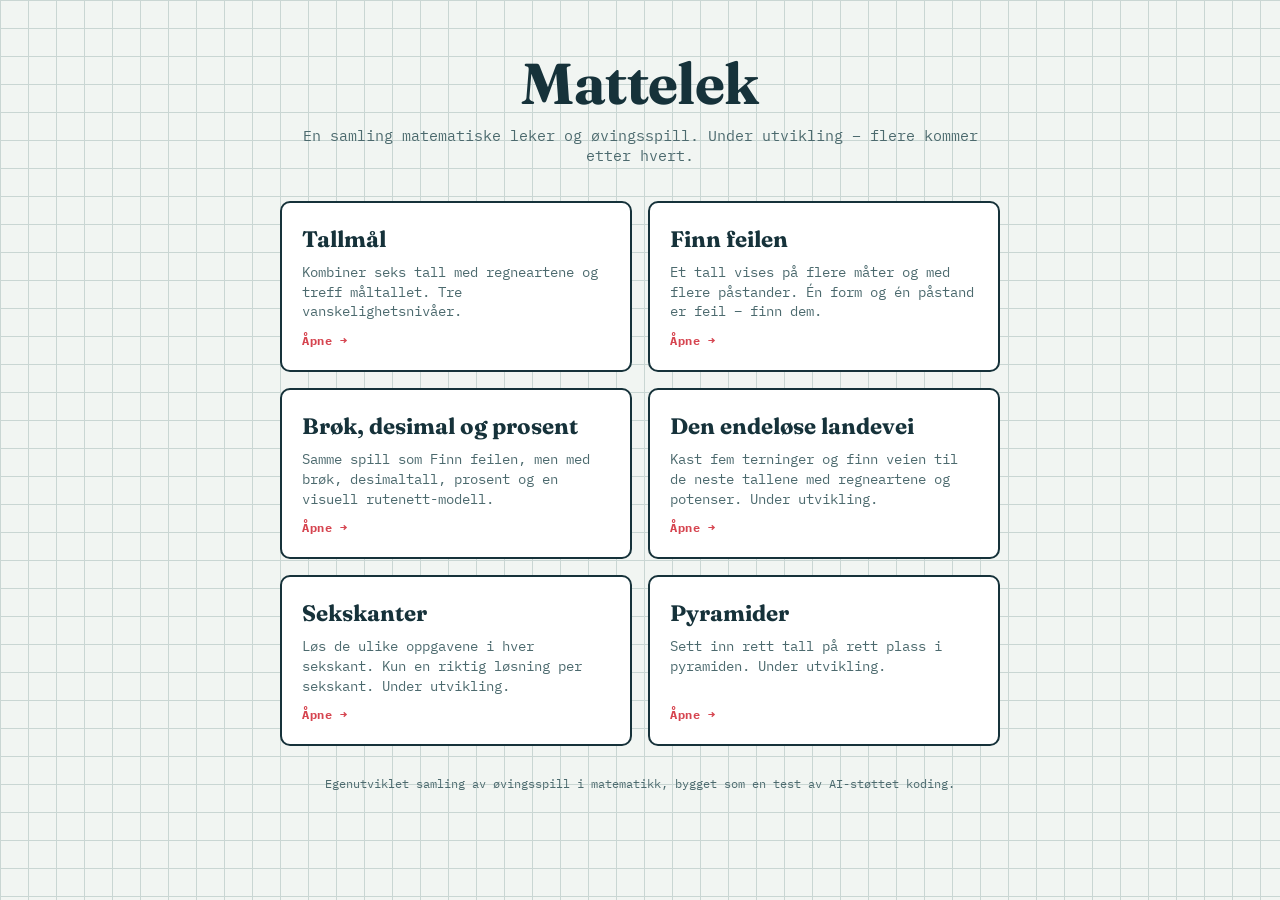
==== index.html @ 59fa28fe "Add link for Pyramider project in index.html" ====
<!DOCTYPE html>
<html lang="no">
<head>
<meta charset="UTF-8">
<meta name="viewport" content="width=device-width, initial-scale=1.0">
<title>Mattelek – matematiske leker</title>
<link rel="preconnect" href="https://fonts.googleapis.com">
<link href="https://fonts.googleapis.com/css2?family=Fraunces:opsz,wght@9..144,500;9..144,600;9..144,700&family=IBM+Plex+Mono:wght@400;500;600;700&display=swap" rel="stylesheet">
<link rel="stylesheet" href="style.css">
</head>
<body>

<div class="page">

  <header class="site-head">
    <h1>Mattelek</h1>
    <p class="tagline">En samling matematiske leker og øvingsspill. Under utvikling – flere kommer etter hvert.</p>
  </header>

  <div class="prosjekt-grid">

    <a class="prosjekt-kort" href="tallmal/index.html">
      <span class="prosjekt-navn">Tallmål</span>
      <span class="prosjekt-beskrivelse">Kombiner seks tall med regneartene og treff måltallet. Tre vanskelighetsnivåer.</span>
      <span class="prosjekt-lenke">Åpne →</span>
    </a>

    <a class="prosjekt-kort" href="finn-feilen/index.html">
      <span class="prosjekt-navn">Finn feilen</span>
      <span class="prosjekt-beskrivelse">Et tall vises på flere måter og med flere påstander. Én form og én påstand er feil – finn dem.</span>
      <span class="prosjekt-lenke">Åpne →</span>
    </a>

    <a class="prosjekt-kort" href="brok-prosent/index.html">
      <span class="prosjekt-navn">Brøk, desimal og prosent</span>
      <span class="prosjekt-beskrivelse">Samme spill som Finn feilen, men med brøk, desimaltall, prosent og en visuell rutenett-modell.</span>
      <span class="prosjekt-lenke">Åpne →</span>
    </a>

    <a class="prosjekt-kort" href="endelos-landevei/index.html">
      <span class="prosjekt-navn">Den endeløse landevei</span>
      <span class="prosjekt-beskrivelse">Kast fem terninger og finn veien til de neste tallene med regneartene og potenser. Under utvikling.</span>
      <span class="prosjekt-lenke">Åpne →</span>
    </a>
    
    <a class="prosjekt-kort" href="sekskantsummer/index.html">
      <span class="prosjekt-navn">Sekskanter</span>
      <span class="prosjekt-beskrivelse">Løs de ulike oppgavene i hver sekskant. Kun en riktig løsning per sekskant. Under utvikling.</span>
      <span class="prosjekt-lenke">Åpne →</span>
    </a>
    <a class="prosjekt-kort" href="pyradmider/index.html">
      <span class="prosjekt-navn">Pyramider</span>
      <span class="prosjekt-beskrivelse">Sett inn rett tall på rett plass i pyramiden. Under utvikling.</span>
      <span class="prosjekt-lenke">Åpne →</span>
    </a>

  </div>

  <p class="colophon">Egenutviklet samling av øvingsspill i matematikk, bygget som en test av AI-støttet koding.</p>

</div>

</body>
</html>
---- style.css ----
/* ---------------------------------------------------
   Design tokens (samme som resten av mattelek-systemet)
--------------------------------------------------- */
:root {
  --paper: #F1F5F2;
  --paper-line: #C9D6D3;
  --ink: #16323A;
  --ink-soft: #4C6A6E;
  --red: #D64550;
  --red-soft: #F3D3D2;
  --gold: #E7A93E;
  --gold-soft: #FBE8C4;
  --white: #FFFFFF;

  --font-display: "Fraunces", serif;
  --font-mono: "IBM Plex Mono", monospace;

  --radius-s: 6px;
  --radius-m: 10px;
}

* { box-sizing: border-box; }

html, body {
  margin: 0;
  padding: 0;
}

body {
  font-family: var(--font-mono);
  color: var(--ink);
  background-color: var(--paper);
  background-image:
    linear-gradient(var(--paper-line) 1px, transparent 1px),
    linear-gradient(90deg, var(--paper-line) 1px, transparent 1px);
  background-size: 28px 28px;
  min-height: 100vh;
  display: flex;
  justify-content: center;
  padding: 48px 16px 60px;
}

.page {
  width: 100%;
  max-width: 720px;
}

/* ---------------------------------------------------
   Header
--------------------------------------------------- */
.site-head {
  text-align: center;
  margin-bottom: 36px;
}

.site-head h1 {
  font-family: var(--font-display);
  font-weight: 700;
  font-size: clamp(2.6rem, 7vw, 3.6rem);
  margin: 0;
  letter-spacing: -0.01em;
}

.tagline {
  margin: 6px 0 0;
  color: var(--ink-soft);
  font-size: 0.95rem;
}

/* ---------------------------------------------------
   Prosjektkort
--------------------------------------------------- */
.prosjekt-grid {
  display: grid;
  grid-template-columns: repeat(2, 1fr);
  gap: 16px;
}

.prosjekt-kort {
  display: flex;
  flex-direction: column;
  gap: 10px;
  text-align: left;
  padding: 22px 20px;
  border: 2px solid var(--ink);
  border-radius: var(--radius-m);
  background: var(--white);
  text-decoration: none;
  color: var(--ink);
  transition: background 0.12s ease, transform 0.12s ease;
}

.prosjekt-kort:hover {
  background: var(--gold-soft);
  transform: translateY(-3px);
}

.prosjekt-navn {
  font-family: var(--font-display);
  font-weight: 700;
  font-size: 1.4rem;
}

.prosjekt-beskrivelse {
  font-size: 0.85rem;
  color: var(--ink-soft);
  line-height: 1.45;
  flex: 1;
}

.prosjekt-lenke {
  font-size: 0.78rem;
  font-weight: 700;
  letter-spacing: 0.5px;
  color: var(--red);
}

@media (max-width: 560px) {
  .prosjekt-grid {
    grid-template-columns: 1fr;
  }
}

/* ---------------------------------------------------
   Colophon
--------------------------------------------------- */
.colophon {
  text-align: center;
  font-size: 0.75rem;
  color: var(--ink-soft);
  margin-top: 30px;
}

/* Focus visibility */
a:focus-visible {
  outline: 3px solid var(--red);
  outline-offset: 2px;
}
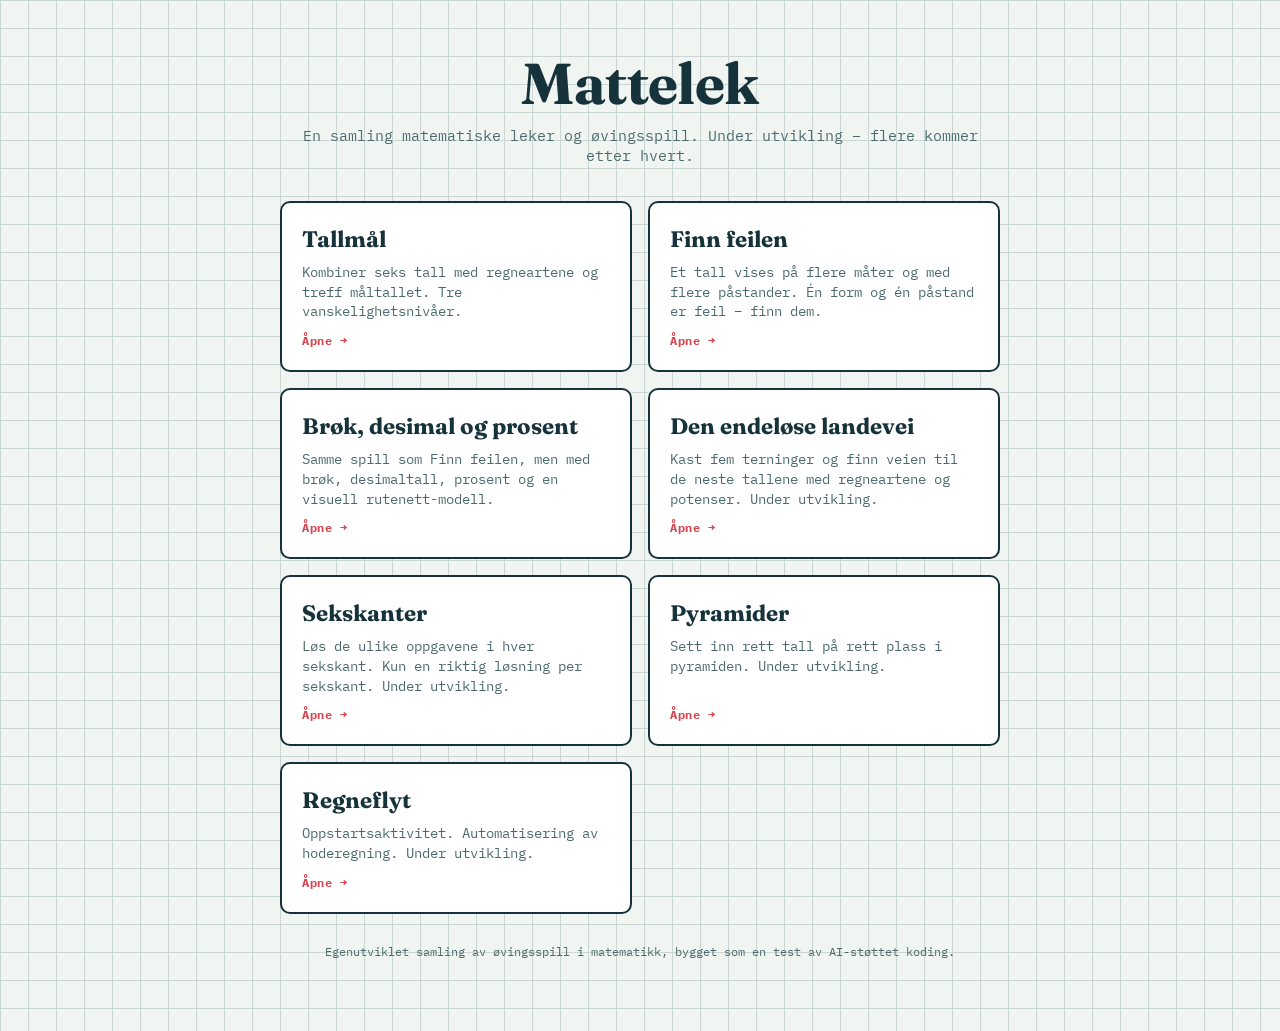
==== commit 15b87bf3: "Add Regneflyt project link to index.html" ====
--- a/index.html
+++ b/index.html
@@ -48,12 +48,16 @@
       <span class="prosjekt-beskrivelse">Løs de ulike oppgavene i hver sekskant. Kun en riktig løsning per sekskant. Under utvikling.</span>
       <span class="prosjekt-lenke">Åpne →</span>
     </a>
-    <a class="prosjekt-kort" href="pyradmider/index.html">
+    <a class="prosjekt-kort" href="pyramider/index.html">
       <span class="prosjekt-navn">Pyramider</span>
       <span class="prosjekt-beskrivelse">Sett inn rett tall på rett plass i pyramiden. Under utvikling.</span>
       <span class="prosjekt-lenke">Åpne →</span>
     </a>
-
+    <a class="prosjekt-kort" href="regneflyt/index.html">
+      <span class="prosjekt-navn">Regneflyt</span>
+      <span class="prosjekt-beskrivelse">Oppstartsaktivitet. Automatisering av hoderegning. Under utvikling.</span>
+      <span class="prosjekt-lenke">Åpne →</span>
+    </a>
   </div>
 
   <p class="colophon">Egenutviklet samling av øvingsspill i matematikk, bygget som en test av AI-støttet koding.</p>
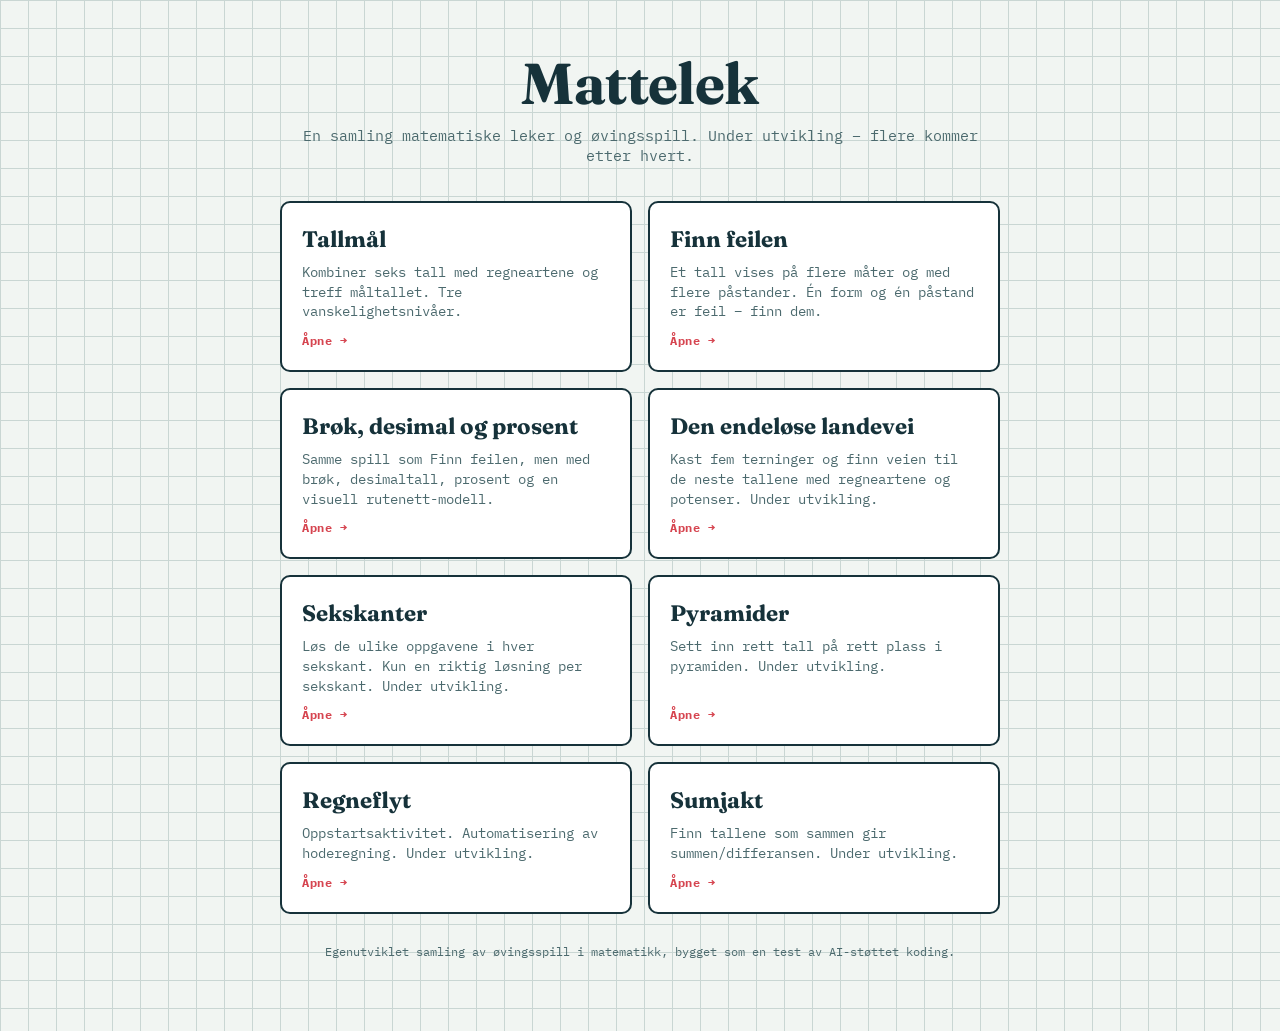
==== commit d14bc62f: "Add new project card for 'Sumjakt' in index.html" ====
--- a/index.html
+++ b/index.html
@@ -58,6 +58,11 @@
       <span class="prosjekt-beskrivelse">Oppstartsaktivitet. Automatisering av hoderegning. Under utvikling.</span>
       <span class="prosjekt-lenke">Åpne →</span>
     </a>
+      <a class="prosjekt-kort" href="sumjakt/index.html">
+      <span class="prosjekt-navn">Sumjakt</span>
+      <span class="prosjekt-beskrivelse">Finn tallene som sammen gir summen/differansen. Under utvikling.</span>
+      <span class="prosjekt-lenke">Åpne →</span>
+    </a>
   </div>
 
   <p class="colophon">Egenutviklet samling av øvingsspill i matematikk, bygget som en test av AI-støttet koding.</p>
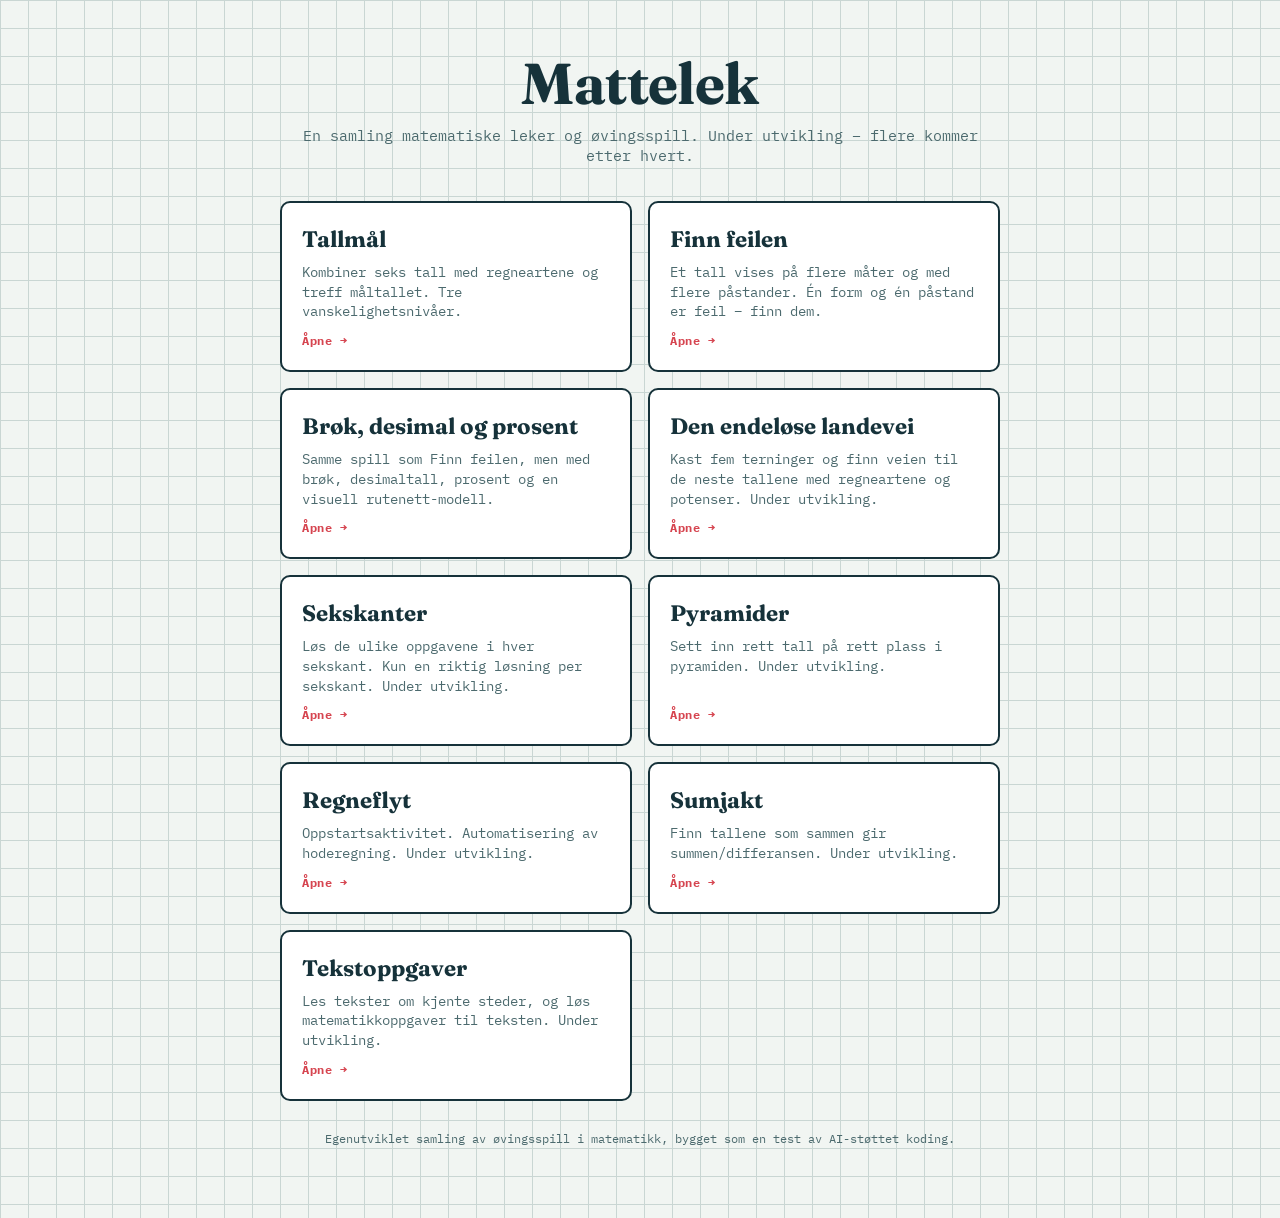
==== commit eea5089b: "Add new project card for Tekstoppgaver" ====
--- a/index.html
+++ b/index.html
@@ -63,6 +63,12 @@
       <span class="prosjekt-beskrivelse">Finn tallene som sammen gir summen/differansen. Under utvikling.</span>
       <span class="prosjekt-lenke">Åpne →</span>
     </a>
+    </a>
+      <a class="prosjekt-kort" href="tekstoppgaver/index.html">
+      <span class="prosjekt-navn">Tekstoppgaver</span>
+      <span class="prosjekt-beskrivelse">Les tekster om kjente steder, og løs matematikkoppgaver til teksten. Under utvikling.</span>
+      <span class="prosjekt-lenke">Åpne →</span>
+    </a>
   </div>
 
   <p class="colophon">Egenutviklet samling av øvingsspill i matematikk, bygget som en test av AI-støttet koding.</p>
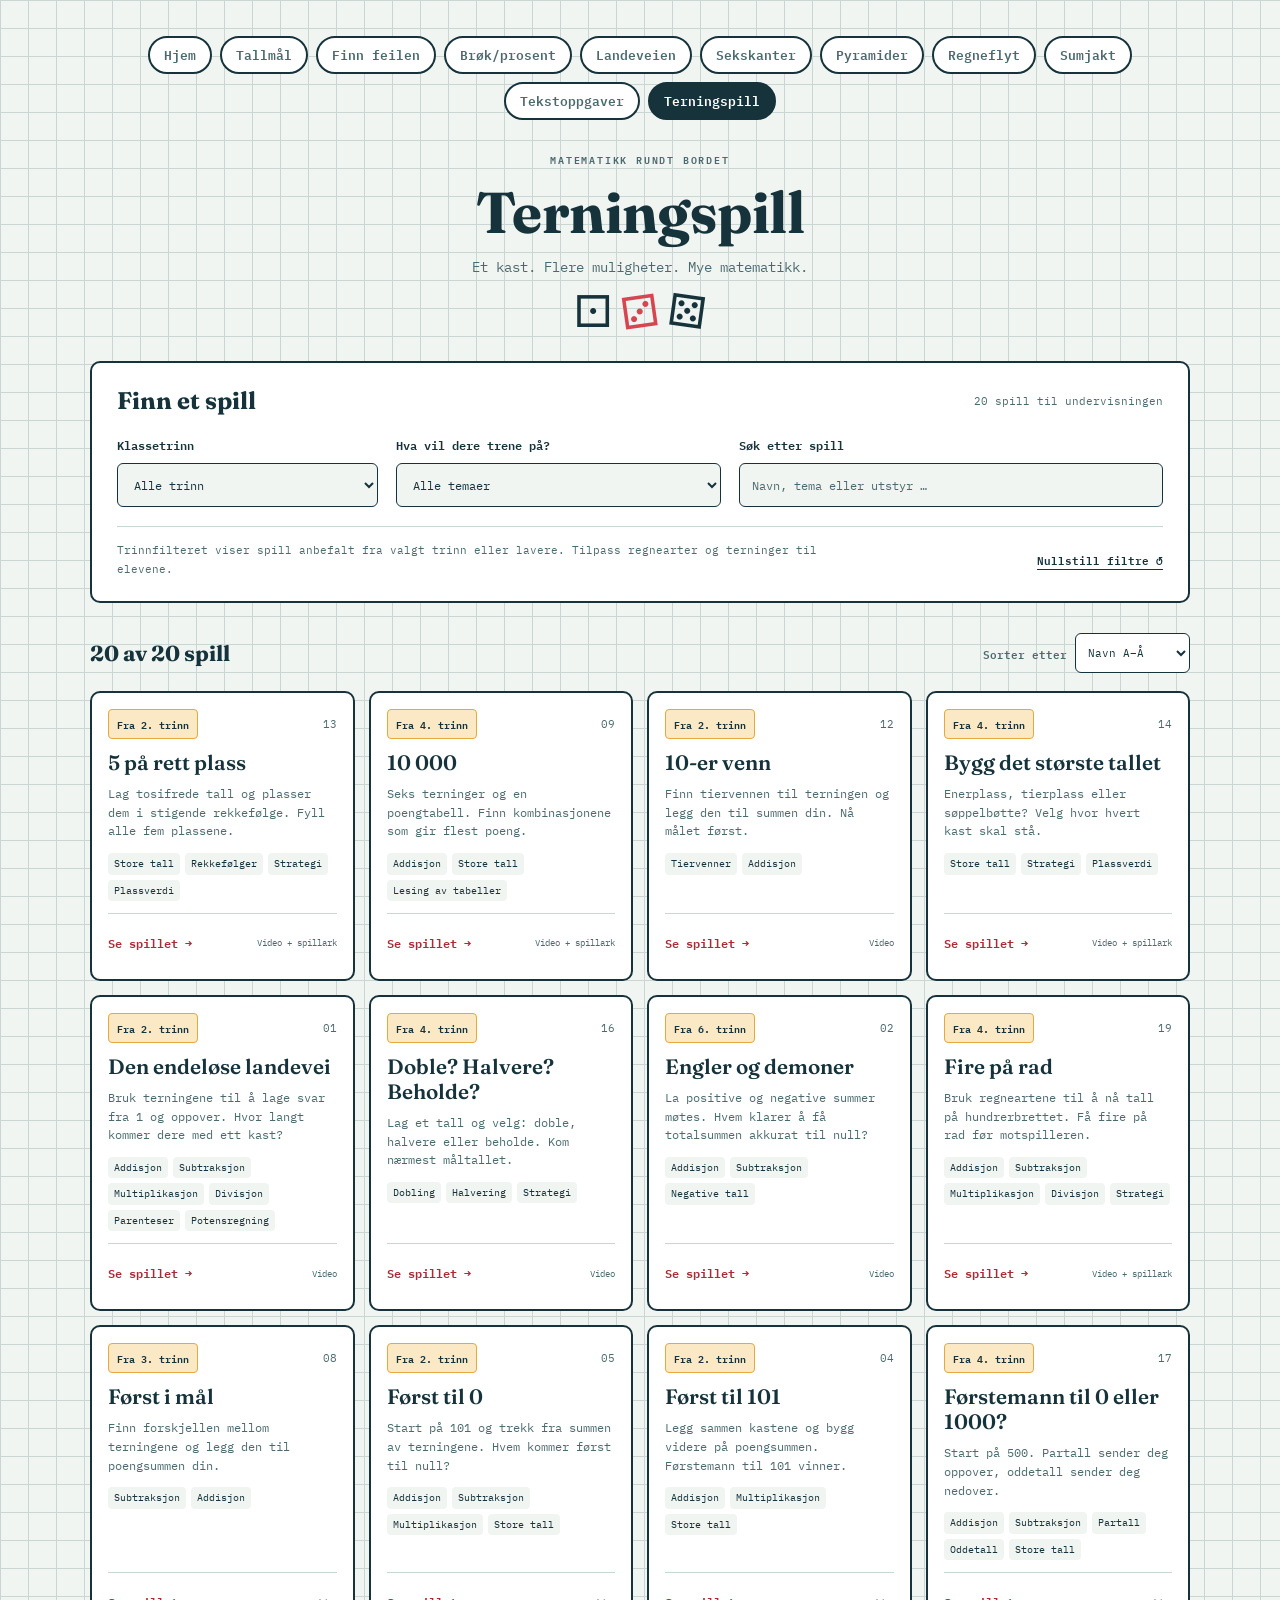
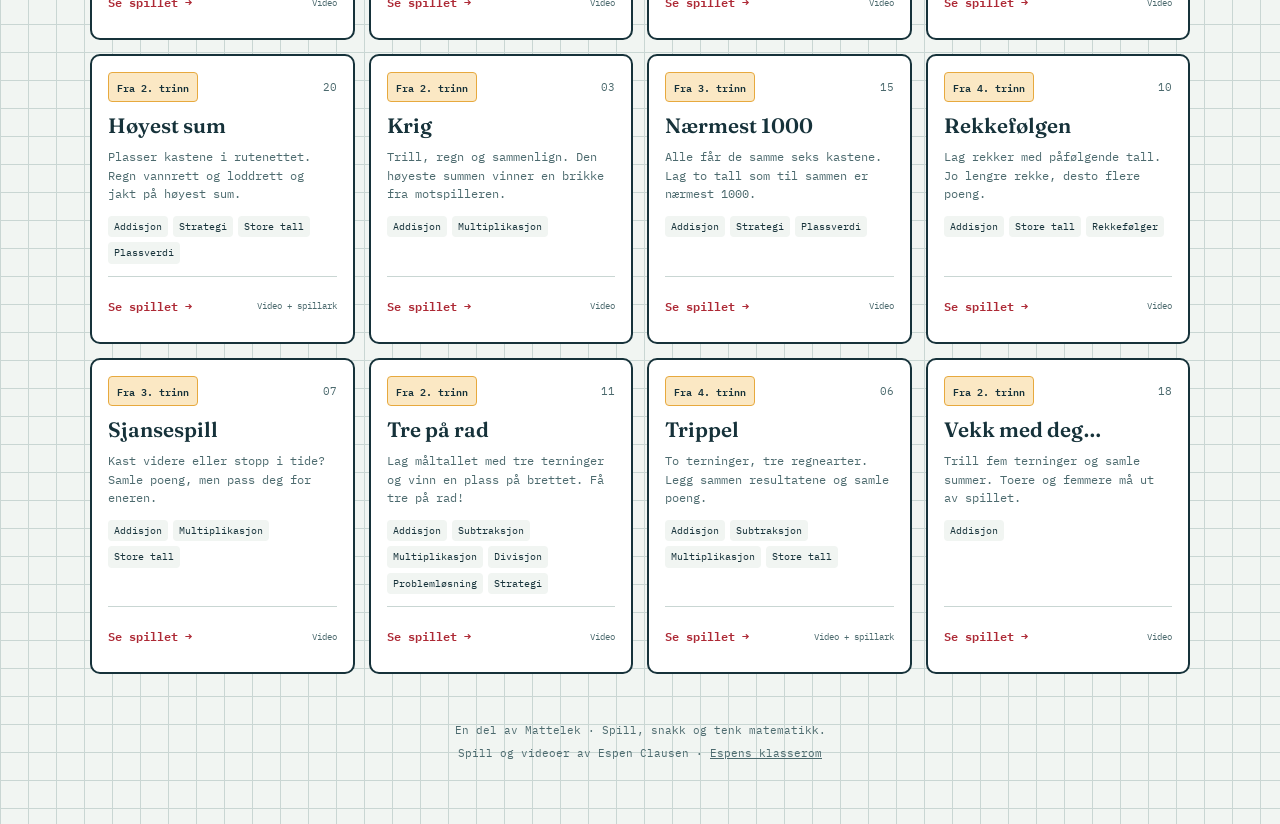
==== commit 3c4df774: "Ny modul, terningspill" ====
--- a/index.html
+++ b/index.html
@@ -1,79 +1,10 @@
-<!DOCTYPE html>
-<html lang="no">
-<head>
-<meta charset="UTF-8">
-<meta name="viewport" content="width=device-width, initial-scale=1.0">
-<title>Mattelek – matematiske leker</title>
-<link rel="preconnect" href="https://fonts.googleapis.com">
-<link href="https://fonts.googleapis.com/css2?family=Fraunces:opsz,wght@9..144,500;9..144,600;9..144,700&family=IBM+Plex+Mono:wght@400;500;600;700&display=swap" rel="stylesheet">
-<link rel="stylesheet" href="style.css">
-</head>
-<body>
-
-<div class="page">
-
-  <header class="site-head">
-    <h1>Mattelek</h1>
-    <p class="tagline">En samling matematiske leker og øvingsspill. Under utvikling – flere kommer etter hvert.</p>
-  </header>
-
-  <div class="prosjekt-grid">
-
-    <a class="prosjekt-kort" href="tallmal/index.html">
-      <span class="prosjekt-navn">Tallmål</span>
-      <span class="prosjekt-beskrivelse">Kombiner seks tall med regneartene og treff måltallet. Tre vanskelighetsnivåer.</span>
-      <span class="prosjekt-lenke">Åpne →</span>
-    </a>
-
-    <a class="prosjekt-kort" href="finn-feilen/index.html">
-      <span class="prosjekt-navn">Finn feilen</span>
-      <span class="prosjekt-beskrivelse">Et tall vises på flere måter og med flere påstander. Én form og én påstand er feil – finn dem.</span>
-      <span class="prosjekt-lenke">Åpne →</span>
-    </a>
-
-    <a class="prosjekt-kort" href="brok-prosent/index.html">
-      <span class="prosjekt-navn">Brøk, desimal og prosent</span>
-      <span class="prosjekt-beskrivelse">Samme spill som Finn feilen, men med brøk, desimaltall, prosent og en visuell rutenett-modell.</span>
-      <span class="prosjekt-lenke">Åpne →</span>
-    </a>
-
-    <a class="prosjekt-kort" href="endelos-landevei/index.html">
-      <span class="prosjekt-navn">Den endeløse landevei</span>
-      <span class="prosjekt-beskrivelse">Kast fem terninger og finn veien til de neste tallene med regneartene og potenser. Under utvikling.</span>
-      <span class="prosjekt-lenke">Åpne →</span>
-    </a>
-    
-    <a class="prosjekt-kort" href="sekskantsummer/index.html">
-      <span class="prosjekt-navn">Sekskanter</span>
-      <span class="prosjekt-beskrivelse">Løs de ulike oppgavene i hver sekskant. Kun en riktig løsning per sekskant. Under utvikling.</span>
-      <span class="prosjekt-lenke">Åpne →</span>
-    </a>
-    <a class="prosjekt-kort" href="pyramider/index.html">
-      <span class="prosjekt-navn">Pyramider</span>
-      <span class="prosjekt-beskrivelse">Sett inn rett tall på rett plass i pyramiden. Under utvikling.</span>
-      <span class="prosjekt-lenke">Åpne →</span>
-    </a>
-    <a class="prosjekt-kort" href="regneflyt/index.html">
-      <span class="prosjekt-navn">Regneflyt</span>
-      <span class="prosjekt-beskrivelse">Oppstartsaktivitet. Automatisering av hoderegning. Under utvikling.</span>
-      <span class="prosjekt-lenke">Åpne →</span>
-    </a>
-      <a class="prosjekt-kort" href="sumjakt/index.html">
-      <span class="prosjekt-navn">Sumjakt</span>
-      <span class="prosjekt-beskrivelse">Finn tallene som sammen gir summen/differansen. Under utvikling.</span>
-      <span class="prosjekt-lenke">Åpne →</span>
-    </a>
-    </a>
-      <a class="prosjekt-kort" href="tekstoppgaver/index.html">
-      <span class="prosjekt-navn">Tekstoppgaver</span>
-      <span class="prosjekt-beskrivelse">Les tekster om kjente steder, og løs matematikkoppgaver til teksten. Under utvikling.</span>
-      <span class="prosjekt-lenke">Åpne →</span>
-    </a>
-  </div>
-
-  <p class="colophon">Egenutviklet samling av øvingsspill i matematikk, bygget som en test av AI-støttet koding.</p>
-
-</div>
-
-</body>
-</html>
+<!doctype html>
+<html lang="nb"><head><meta charset="UTF-8"><meta name="viewport" content="width=device-width, initial-scale=1"><title>Terningspill – Mattelek</title><meta name="description" content="20 terningspill til matematikkundervisningen. Finn spill etter klassetrinn og hva elevene trener på, med regler, videoer og spillark."><link rel="preconnect" href="https://fonts.googleapis.com"><link href="https://fonts.googleapis.com/css2?family=Fraunces:opsz,wght@9..144,500;9..144,600;9..144,700&family=IBM+Plex+Mono:wght@400;500;600;700&display=swap" rel="stylesheet"><link rel="stylesheet" href="style.css"><script src="games.js" defer></script><script src="app.js" defer></script></head>
+<body><div class="page"><nav class="site-nav" aria-label="Hovedmeny">
+<a class="site-nav-link" href="../index.html">Hjem</a><a class="site-nav-link" href="../tallmal/index.html">Tallmål</a><a class="site-nav-link" href="../finn-feilen/index.html">Finn feilen</a><a class="site-nav-link" href="../brok-prosent/index.html">Brøk/prosent</a><a class="site-nav-link" href="../endelos-landevei/index.html">Landeveien</a><a class="site-nav-link" href="../sekskantsummer/index.html">Sekskanter</a><a class="site-nav-link" href="../pyramider/index.html">Pyramider</a><a class="site-nav-link" href="../regneflyt/index.html">Regneflyt</a><a class="site-nav-link" href="../sumjakt/index.html">Sumjakt</a><a class="site-nav-link" href="../tekstoppgaver/index.html">Tekstoppgaver</a><a class="site-nav-link active" href="index.html" aria-current="page">Terningspill</a>
+</nav><header class="site-head"><p class="eyebrow">MATEMATIKK RUNDT BORDET</p><h1>Terningspill</h1><p class="tagline">Et kast. Flere muligheter. Mye matematikk.</p><div class="dice" aria-hidden="true"><span>⚀</span><span>⚂</span><span>⚄</span></div></header>
+<main><section class="setup" aria-labelledby="filter-title"><div class="setup-heading"><h2 id="filter-title">Finn et spill</h2><span class="collection-count">20 spill til undervisningen</span></div><div class="filters"><label>Klassetrinn<select id="grade"><option value="">Alle trinn</option value="1">1. trinn</option><option value="2">2. trinn</option><option value="3">3. trinn</option><option value="4">4. trinn</option><option value="5">5. trinn</option><option value="6">6. trinn</option><option value="7">7. trinn</option><option value="8">8. trinn</option><option value="9">9. trinn</option><option value="10">10. trinn</option></select></label><label>Hva vil dere trene på?<select id="topic"><option value="">Alle temaer</option></select></label><label>Søk etter spill<input id="search" type="search" placeholder="Navn, tema eller utstyr …"></label></div><div class="filter-foot"><p>Trinnfilteret viser spill anbefalt fra valgt trinn eller lavere. Tilpass regnearter og terninger til elevene.</p><button class="reset" id="reset" type="button">Nullstill filtre ↺</button></div></section>
+<div class="section-head"><h2 id="results" aria-live="polite" aria-atomic="true">Alle spill</h2><label class="sort-label">Sorter etter<select id="sort"><option value="name">Navn A–Å</option><option value="grade">Klassetrinn</option></select></label></div>
+<div class="game-grid" id="games"></div><section id="empty" class="empty" hidden><h2>Ingen spill passer til valgene</h2><p>Prøv et annet trinn eller tema, eller fjern søket.</p><button class="primary" id="empty-reset" type="button">Vis alle spill</button></section><noscript><p>Slå på JavaScript for å filtrere og åpne spillene. Du finner også spillene i <a href="https://espensklasserom.com/2025/02/03/10-terningspill-til-matematikkundervisningen/">den første samlingen</a> og <a href="https://espensklasserom.com/2025/03/02/10-nye-terningspill-til-bruk-i-undervisningen/">den andre samlingen</a>.</p></noscript>
+</main><footer class="colophon">En del av Mattelek · Spill, snakk og tenk matematikk.<br>Spill og videoer av Espen Clausen · <a href="https://espensklasserom.com/">Espens klasserom</a></footer></div>
+<dialog id="game-dialog" aria-labelledby="dialog-title"><div class="dialog-toolbar"><span class="eyebrow">SLIK SPILLER DERE</span><button id="close-dialog" class="close" type="button" aria-label="Lukk spillbeskrivelsen">Lukk ×</button></div><div id="detail"></div></dialog></body></html>
--- a/style.css
+++ b/style.css
@@ -1,6 +1,3 @@
-/* ---------------------------------------------------
-   Design tokens (samme som resten av mattelek-systemet)
---------------------------------------------------- */
 :root {
   --paper: #F1F5F2;
   --paper-line: #C9D6D3;
@@ -11,128 +8,70 @@
   --gold: #E7A93E;
   --gold-soft: #FBE8C4;
   --white: #FFFFFF;
-
-  --font-display: "Fraunces", serif;
+  --font-display: "Fraunces", Georgia, serif;
   --font-mono: "IBM Plex Mono", monospace;
-
   --radius-s: 6px;
   --radius-m: 10px;
 }
-
 * { box-sizing: border-box; }
-
-html, body {
-  margin: 0;
-  padding: 0;
-}
-
+html, body { margin: 0; padding: 0; }
 body {
   font-family: var(--font-mono);
   color: var(--ink);
   background-color: var(--paper);
-  background-image:
-    linear-gradient(var(--paper-line) 1px, transparent 1px),
-    linear-gradient(90deg, var(--paper-line) 1px, transparent 1px);
+  background-image: linear-gradient(var(--paper-line) 1px, transparent 1px), linear-gradient(90deg, var(--paper-line) 1px, transparent 1px);
   background-size: 28px 28px;
   min-height: 100vh;
-  display: flex;
-  justify-content: center;
-  padding: 48px 16px 60px;
+  padding: 36px 16px 60px;
 }
+.page { width: 100%; max-width: 720px; margin: 0 auto; }
+.site-nav { display: flex; justify-content: center; flex-wrap: wrap; gap: 8px; margin-bottom: 34px; }
+.site-nav-link {
+  font-family: var(--font-mono); font-weight: 600; font-size: .8rem;
+  text-decoration: none; color: var(--ink-soft); padding: 6px 14px;
+  border: 2px solid var(--ink); border-radius: 999px; background: var(--white);
+  transition: background .12s ease, color .12s ease;
+}
+.site-nav-link:hover { background: var(--gold-soft); color: var(--ink); }
+.site-nav-link.active, .site-nav-link.active:hover { background: var(--ink); color: var(--white); }
+.site-head { text-align: center; margin-bottom: 28px; }
+.eyebrow { color: var(--ink-soft); font-size: .65rem; font-weight: 600; letter-spacing: 1.8px; margin: 0 0 9px; }
+h1 { font-family: var(--font-display); font-weight: 700; font-size: clamp(2.5rem, 7vw, 3.6rem); margin: 0; letter-spacing: -.01em; }
+.tagline { margin: 8px 0 0; color: var(--ink-soft); font-size: .85rem; line-height: 1.7; }
+.intro { background: var(--white); border: 2px solid var(--ink); border-radius: var(--radius-m); padding: 20px 24px; margin-bottom: 30px; }
+.intro p { margin: 0; font-size: .82rem; line-height: 1.8; }
+.intro .steps { border-top: 1px solid var(--paper-line); padding-top: 13px; margin-top: 15px; color: var(--ink-soft); font-size: .65rem; font-weight: 600; letter-spacing: .6px; }
+.steps span { color: var(--red); padding: 0 8px; }
+.section-head { display: flex; justify-content: space-between; align-items: center; gap: 12px; margin-bottom: 14px; }
+h2 { margin: 0; font-family: var(--font-display); font-size: 1.5rem; }
+.count { font-size: .7rem; color: var(--ink-soft); }
+.prosjekt-grid { display: grid; grid-template-columns: repeat(2, 1fr); gap: 16px; }
+.prosjekt-kort { display: flex; flex-direction: column; gap: 12px; padding: 22px 20px; border: 2px solid var(--ink); border-radius: var(--radius-m); background: var(--white); text-decoration: none; color: var(--ink); transition: background .12s ease, transform .12s ease; }
+.prosjekt-kort:hover { background: var(--gold-soft); transform: translateY(-3px); }
+.kort-meta { display: flex; justify-content: space-between; align-items: center; gap: 8px; font-size: .62rem; color: var(--ink-soft); }
+.badge { padding: 4px 6px; background: var(--gold-soft); border: 1px solid var(--gold); border-radius: 4px; color: var(--ink); font-size: .6rem; font-weight: 600; letter-spacing: .4px; }
+.prosjekt-navn { font-family: var(--font-display); font-weight: 700; font-size: 1.6rem; }
+.prosjekt-beskrivelse { font-size: .8rem; color: var(--ink-soft); line-height: 1.65; flex: 1; }
+.prosjekt-lenke { font-size: .76rem; font-weight: 700; color: #B52D39; margin-top: 4px; }
+.coming { margin: 22px 0 0; color: var(--ink-soft); font-size: .75rem; line-height: 1.6; }
+.colophon { text-align: center; color: var(--ink-soft); font-size: .7rem; line-height: 1.6; margin-top: 45px; }
+a:focus-visible { outline: 3px solid var(--red); outline-offset: 3px; }
+@media (max-width: 560px) { body { padding-top: 24px; } .prosjekt-grid { grid-template-columns: 1fr; } .intro { padding: 18px; } .site-nav { gap: 6px; margin-bottom: 27px; } .site-nav-link { font-size: .7rem; padding: 6px 10px; } .steps span { padding: 0 3px; } }
+@media (prefers-reduced-motion: reduce) { * { transition: none !important; } }
+.page{max-width:1100px}.site-nav{margin-bottom:30px}.site-head{position:relative;margin:0 0 26px}.dice{display:flex;justify-content:center;gap:9px;margin-top:12px;font:44px/1 Georgia,serif;color:var(--ink)}.dice span:nth-child(2){color:var(--red);transform:rotate(-8deg)}.dice span:last-child{transform:rotate(8deg)}
+.setup{background:white;border:2px solid var(--ink);border-radius:10px;padding:23px 25px;margin-bottom:30px}.setup-heading{display:flex;justify-content:space-between;align-items:center;gap:12px;margin-bottom:20px}.collection-count{font-size:.7rem;color:var(--ink-soft)}.filters{display:grid;grid-template-columns:.8fr 1fr 1.3fr;gap:18px}label{display:flex;flex-direction:column;gap:8px;font-size:.72rem;font-weight:600}select,input{width:100%;min-height:44px;border:1px solid var(--ink);border-radius:6px;background:var(--paper);font:400 .78rem var(--font-mono);color:var(--ink);padding:10px 12px}select{cursor:pointer}input::placeholder{color:var(--ink-soft)}.filter-foot{border-top:1px solid var(--paper-line);margin-top:19px;padding-top:14px;display:flex;align-items:center;gap:24px;justify-content:space-between}.filter-foot p{margin:0;font-size:.68rem;line-height:1.7;color:var(--ink-soft);max-width:700px}.reset{flex-shrink:0;background:none;border:0;padding:8px 0;text-decoration:underline;text-underline-offset:4px;font:600 .7rem var(--font-mono);color:var(--ink);cursor:pointer}.section-head{margin:0 0 18px}.section-head h2{font-size:1.35rem}.sort-label{flex-direction:row;align-items:center;color:var(--ink-soft);font-size:.68rem;white-space:nowrap}.sort-label select{width:auto;background:white;min-height:40px;padding:8px;font-size:.7rem}.game-grid{display:grid;grid-template-columns:repeat(3,minmax(0,1fr));gap:18px}.game-card{display:flex;flex-direction:column;align-items:flex-start;background:white;border:2px solid var(--ink);border-radius:10px;padding:23px;min-width:0}.card-top{display:flex;align-items:center;justify-content:space-between;width:100%;gap:10px;margin-bottom:17px}.grade-badge{background:var(--gold-soft);border:1px solid var(--gold);border-radius:4px;padding:5px 8px;font-size:.65rem;font-weight:600}.card-number{font-size:.7rem;color:var(--ink-soft)}.game-card h3{font:600 1.55rem/1.2 var(--font-display);margin:0 0 12px}.summary{font-size:.76rem;line-height:1.75;color:var(--ink-soft);margin:0 0 18px}.tags{display:flex;flex-wrap:wrap;gap:6px;list-style:none;padding:0;margin:0 0 19px}.tags li{font-size:.6rem;padding:5px 7px;background:var(--paper);border-radius:4px;line-height:1.4}.card-bottom{width:100%;margin-top:auto;border-top:1px solid var(--paper-line);padding-top:14px;display:flex;justify-content:space-between;gap:8px;align-items:center}.resources-note{font-size:.59rem;color:var(--ink-soft)}.open-game{border:0;background:none;padding:6px 0;font:600 .74rem var(--font-mono);color:#ad2935;cursor:pointer;text-align:left}.open-game:hover{text-decoration:underline;text-underline-offset:4px}.game-card:has(.open-game:hover){background:#fffcf5}.empty{background:white;text-align:center;padding:45px 20px;border:2px dashed var(--paper-line);border-radius:10px}.empty p{font-size:.8rem;line-height:1.7}.primary{background:var(--red);border:2px solid var(--ink);border-radius:6px;color:white;padding:12px 16px;font:600 .8rem var(--font-mono);cursor:pointer}button:focus-visible,select:focus-visible,input:focus-visible{outline:3px solid var(--red);outline-offset:3px}[hidden]{display:none!important}.colophon a{color:inherit}.colophon{line-height:2}
+dialog{width:min(820px,calc(100% - 28px));max-height:90vh;border:2px solid var(--ink);border-radius:12px;padding:0;color:var(--ink);background:#fff;overscroll-behavior:contain}dialog::backdrop{background:rgba(22,50,58,.65)}body:has(dialog[open]){overflow:hidden}.dialog-toolbar{position:sticky;top:0;background:var(--paper);display:flex;justify-content:space-between;align-items:center;padding:12px 25px;border-bottom:1px solid var(--paper-line);z-index:1}.dialog-toolbar .eyebrow{margin:0}.close{font:600 .75rem var(--font-mono);border:1px solid var(--ink);border-radius:6px;padding:8px 12px;background:white;color:var(--ink);cursor:pointer}#detail{padding:28px 32px 32px}#dialog-title{font:700 2.3rem/1.15 var(--font-display);margin:15px 0}#detail h3{font:600 1.35rem var(--font-display);margin:25px 0 12px}#detail p{font-size:.83rem;line-height:1.9;margin:10px 0}#detail .tags{margin-top:15px}#detail .equipment{background:var(--paper);padding:14px 17px;border-radius:6px;font-size:.78rem}#detail .adaptation{border-left:4px solid var(--gold);padding:1px 18px 12px;background:#fffbf2;margin-top:25px}#detail .adaptation h3{margin-top:15px}.resource-links{display:flex;flex-wrap:wrap;gap:10px}.resource-links a,.video-link{display:inline-block;border:1px solid var(--ink);background:var(--paper);border-radius:6px;padding:10px 13px;color:var(--ink);font-size:.75rem;text-decoration:none;line-height:1.5}.resource-links a:hover,.video-link:hover{background:var(--gold-soft)}.reference-image{max-width:100%;height:auto;display:block;margin:20px auto;border:1px solid var(--paper-line)}.video-placeholder{background:var(--paper);border:1px solid var(--paper-line);border-radius:8px;padding:22px;display:flex;flex-wrap:wrap;align-items:center;gap:12px}.video-placeholder small{font-size:.65rem;line-height:1.6;width:100%;color:var(--ink-soft)}.video-frame{width:100%;aspect-ratio:16/9;border:0;border-radius:6px}#detail .source{font-size:.68rem;border-top:1px solid var(--paper-line);padding-top:20px;margin-top:28px;color:var(--ink-soft)}.source a{color:inherit}
+@media(max-width:900px){.game-grid{grid-template-columns:repeat(2,minmax(0,1fr))}.filters{grid-template-columns:1fr 1fr}.filters label:last-child{grid-column:1/-1}}
+@media(max-width:560px){.game-grid{grid-template-columns:1fr}.setup{padding:18px}.setup-heading{align-items:flex-start;flex-direction:column;gap:6px}.filters{grid-template-columns:1fr;gap:14px}.filter-foot{align-items:flex-start;flex-direction:column;gap:5px}.section-head{align-items:flex-start;gap:14px;flex-direction:column}.game-card{padding:22px}.sort-label select{font-size:.75rem}#detail{padding:20px}#dialog-title{font-size:1.9rem}.dialog-toolbar{padding:12px 18px}}
 
-.page {
-  width: 100%;
-  max-width: 720px;
-}
-
-/* ---------------------------------------------------
-   Header
---------------------------------------------------- */
-.site-head {
-  text-align: center;
-  margin-bottom: 36px;
-}
-
-.site-head h1 {
-  font-family: var(--font-display);
-  font-weight: 700;
-  font-size: clamp(2.6rem, 7vw, 3.6rem);
-  margin: 0;
-  letter-spacing: -0.01em;
-}
-
-.tagline {
-  margin: 6px 0 0;
-  color: var(--ink-soft);
-  font-size: 0.95rem;
-}
-
-/* ---------------------------------------------------
-   Prosjektkort
---------------------------------------------------- */
-.prosjekt-grid {
-  display: grid;
-  grid-template-columns: repeat(2, 1fr);
-  gap: 16px;
-}
-
-.prosjekt-kort {
-  display: flex;
-  flex-direction: column;
-  gap: 10px;
-  text-align: left;
-  padding: 22px 20px;
-  border: 2px solid var(--ink);
-  border-radius: var(--radius-m);
-  background: var(--white);
-  text-decoration: none;
-  color: var(--ink);
-  transition: background 0.12s ease, transform 0.12s ease;
-}
-
-.prosjekt-kort:hover {
-  background: var(--gold-soft);
-  transform: translateY(-3px);
-}
-
-.prosjekt-navn {
-  font-family: var(--font-display);
-  font-weight: 700;
-  font-size: 1.4rem;
-}
-
-.prosjekt-beskrivelse {
-  font-size: 0.85rem;
-  color: var(--ink-soft);
-  line-height: 1.45;
-  flex: 1;
-}
-
-.prosjekt-lenke {
-  font-size: 0.78rem;
-  font-weight: 700;
-  letter-spacing: 0.5px;
-  color: var(--red);
-}
-
-@media (max-width: 560px) {
-  .prosjekt-grid {
-    grid-template-columns: 1fr;
-  }
-}
-
-/* ---------------------------------------------------
-   Colophon
---------------------------------------------------- */
-.colophon {
-  text-align: center;
-  font-size: 0.75rem;
-  color: var(--ink-soft);
-  margin-top: 30px;
-}
-
-/* Focus visibility */
-a:focus-visible {
-  outline: 3px solid var(--red);
-  outline-offset: 2px;
-}
+/* Compact cards; full game descriptions keep their original text size. */
+.game-grid { gap: 14px; }
+.game-card { padding: 16px; }
+.game-card .card-top { margin-bottom: 12px; }
+.game-card h3 { font-size: 1.3rem; margin-bottom: 9px; }
+.game-card .summary { font-size: .73rem; line-height: 1.6; margin-bottom: 12px; }
+.game-card .tags { gap: 5px; margin-bottom: 12px; }
+.game-card .tags li { padding: 4px 6px; }
+.game-card .card-bottom { padding-top: 9px; flex-wrap: wrap; }
+.game-card .open-game { min-height: 40px; }
+@media (min-width: 1050px) { .game-grid { grid-template-columns: repeat(4, minmax(0, 1fr)); } }
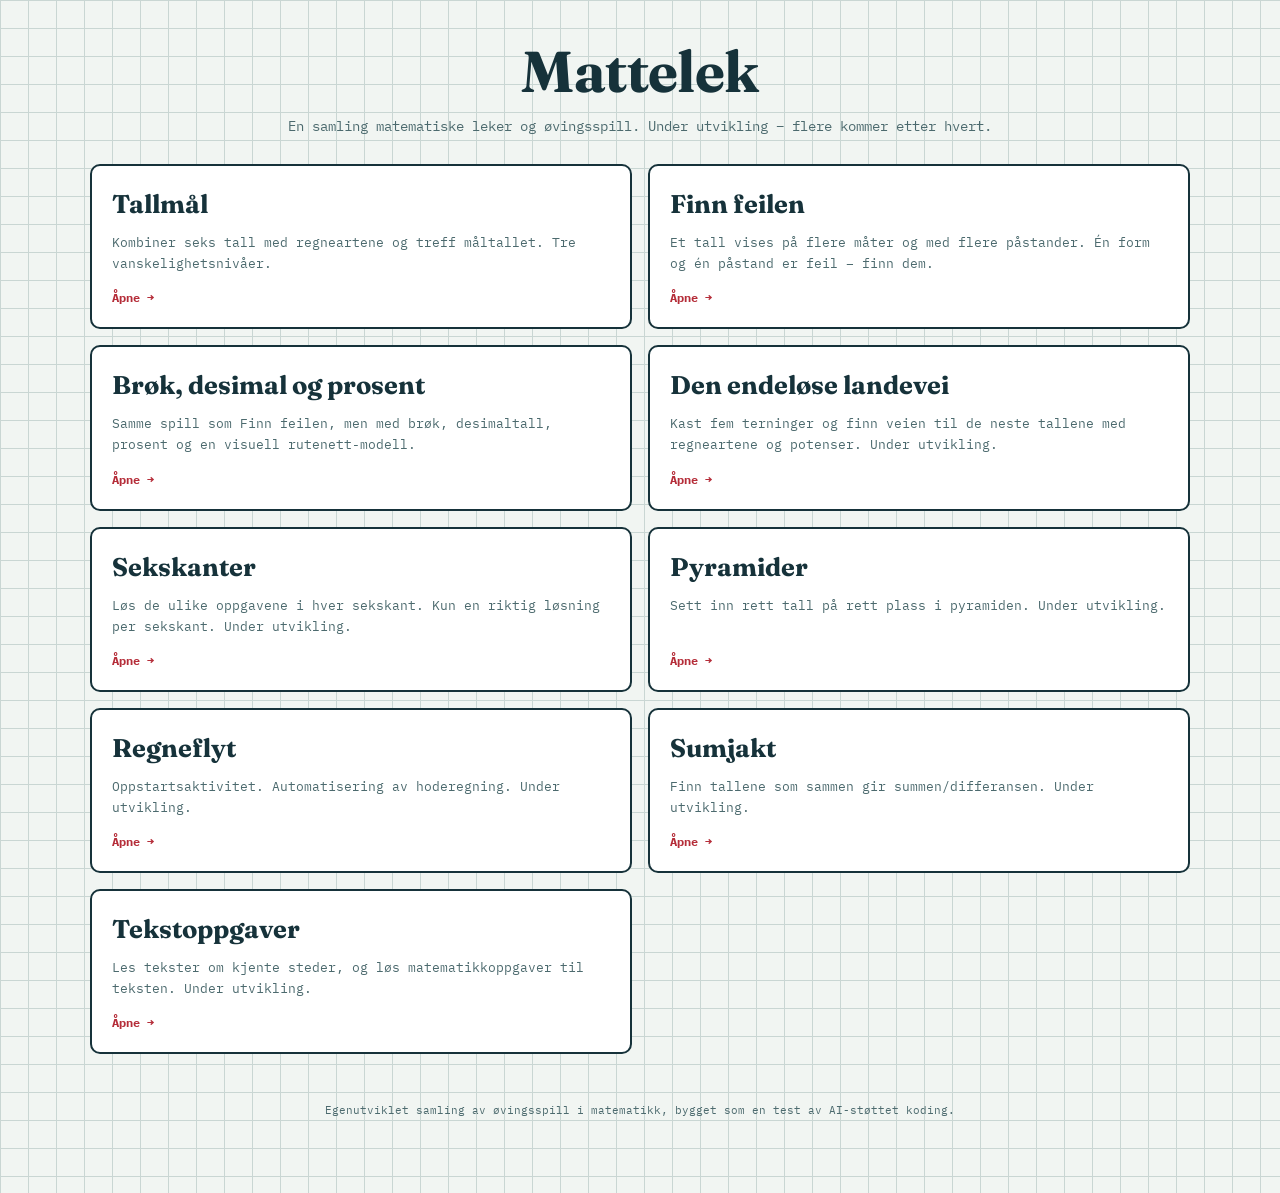
==== commit bf64a407: "Revise index.html for project updates and accessibility Updated the structure and content of the ind" ====
--- a/index.html
+++ b/index.html
@@ -1,10 +1,79 @@
-<!doctype html>
-<html lang="nb"><head><meta charset="UTF-8"><meta name="viewport" content="width=device-width, initial-scale=1"><title>Terningspill – Mattelek</title><meta name="description" content="20 terningspill til matematikkundervisningen. Finn spill etter klassetrinn og hva elevene trener på, med regler, videoer og spillark."><link rel="preconnect" href="https://fonts.googleapis.com"><link href="https://fonts.googleapis.com/css2?family=Fraunces:opsz,wght@9..144,500;9..144,600;9..144,700&family=IBM+Plex+Mono:wght@400;500;600;700&display=swap" rel="stylesheet"><link rel="stylesheet" href="style.css"><script src="games.js" defer></script><script src="app.js" defer></script></head>
-<body><div class="page"><nav class="site-nav" aria-label="Hovedmeny">
-<a class="site-nav-link" href="../index.html">Hjem</a><a class="site-nav-link" href="../tallmal/index.html">Tallmål</a><a class="site-nav-link" href="../finn-feilen/index.html">Finn feilen</a><a class="site-nav-link" href="../brok-prosent/index.html">Brøk/prosent</a><a class="site-nav-link" href="../endelos-landevei/index.html">Landeveien</a><a class="site-nav-link" href="../sekskantsummer/index.html">Sekskanter</a><a class="site-nav-link" href="../pyramider/index.html">Pyramider</a><a class="site-nav-link" href="../regneflyt/index.html">Regneflyt</a><a class="site-nav-link" href="../sumjakt/index.html">Sumjakt</a><a class="site-nav-link" href="../tekstoppgaver/index.html">Tekstoppgaver</a><a class="site-nav-link active" href="index.html" aria-current="page">Terningspill</a>
-</nav><header class="site-head"><p class="eyebrow">MATEMATIKK RUNDT BORDET</p><h1>Terningspill</h1><p class="tagline">Et kast. Flere muligheter. Mye matematikk.</p><div class="dice" aria-hidden="true"><span>⚀</span><span>⚂</span><span>⚄</span></div></header>
-<main><section class="setup" aria-labelledby="filter-title"><div class="setup-heading"><h2 id="filter-title">Finn et spill</h2><span class="collection-count">20 spill til undervisningen</span></div><div class="filters"><label>Klassetrinn<select id="grade"><option value="">Alle trinn</option value="1">1. trinn</option><option value="2">2. trinn</option><option value="3">3. trinn</option><option value="4">4. trinn</option><option value="5">5. trinn</option><option value="6">6. trinn</option><option value="7">7. trinn</option><option value="8">8. trinn</option><option value="9">9. trinn</option><option value="10">10. trinn</option></select></label><label>Hva vil dere trene på?<select id="topic"><option value="">Alle temaer</option></select></label><label>Søk etter spill<input id="search" type="search" placeholder="Navn, tema eller utstyr …"></label></div><div class="filter-foot"><p>Trinnfilteret viser spill anbefalt fra valgt trinn eller lavere. Tilpass regnearter og terninger til elevene.</p><button class="reset" id="reset" type="button">Nullstill filtre ↺</button></div></section>
-<div class="section-head"><h2 id="results" aria-live="polite" aria-atomic="true">Alle spill</h2><label class="sort-label">Sorter etter<select id="sort"><option value="name">Navn A–Å</option><option value="grade">Klassetrinn</option></select></label></div>
-<div class="game-grid" id="games"></div><section id="empty" class="empty" hidden><h2>Ingen spill passer til valgene</h2><p>Prøv et annet trinn eller tema, eller fjern søket.</p><button class="primary" id="empty-reset" type="button">Vis alle spill</button></section><noscript><p>Slå på JavaScript for å filtrere og åpne spillene. Du finner også spillene i <a href="https://espensklasserom.com/2025/02/03/10-terningspill-til-matematikkundervisningen/">den første samlingen</a> og <a href="https://espensklasserom.com/2025/03/02/10-nye-terningspill-til-bruk-i-undervisningen/">den andre samlingen</a>.</p></noscript>
-</main><footer class="colophon">En del av Mattelek · Spill, snakk og tenk matematikk.<br>Spill og videoer av Espen Clausen · <a href="https://espensklasserom.com/">Espens klasserom</a></footer></div>
-<dialog id="game-dialog" aria-labelledby="dialog-title"><div class="dialog-toolbar"><span class="eyebrow">SLIK SPILLER DERE</span><button id="close-dialog" class="close" type="button" aria-label="Lukk spillbeskrivelsen">Lukk ×</button></div><div id="detail"></div></dialog></body></html>
+<!DOCTYPE html>
+<html lang="no">
+<head>
+<meta charset="UTF-8">
+<meta name="viewport" content="width=device-width, initial-scale=1.0">
+<title>Mattelek – matematiske leker</title>
+<link rel="preconnect" href="https://fonts.googleapis.com">
+<link href="https://fonts.googleapis.com/css2?family=Fraunces:opsz,wght@9..144,500;9..144,600;9..144,700&family=IBM+Plex+Mono:wght@400;500;600;700&display=swap" rel="stylesheet">
+<link rel="stylesheet" href="style.css">
+</head>
+<body>
+
+<div class="page">
+
+  <header class="site-head">
+    <h1>Mattelek</h1>
+    <p class="tagline">En samling matematiske leker og øvingsspill. Under utvikling – flere kommer etter hvert.</p>
+  </header>
+
+  <div class="prosjekt-grid">
+
+    <a class="prosjekt-kort" href="tallmal/index.html">
+      <span class="prosjekt-navn">Tallmål</span>
+      <span class="prosjekt-beskrivelse">Kombiner seks tall med regneartene og treff måltallet. Tre vanskelighetsnivåer.</span>
+      <span class="prosjekt-lenke">Åpne →</span>
+    </a>
+
+    <a class="prosjekt-kort" href="finn-feilen/index.html">
+      <span class="prosjekt-navn">Finn feilen</span>
+      <span class="prosjekt-beskrivelse">Et tall vises på flere måter og med flere påstander. Én form og én påstand er feil – finn dem.</span>
+      <span class="prosjekt-lenke">Åpne →</span>
+    </a>
+
+    <a class="prosjekt-kort" href="brok-prosent/index.html">
+      <span class="prosjekt-navn">Brøk, desimal og prosent</span>
+      <span class="prosjekt-beskrivelse">Samme spill som Finn feilen, men med brøk, desimaltall, prosent og en visuell rutenett-modell.</span>
+      <span class="prosjekt-lenke">Åpne →</span>
+    </a>
+
+    <a class="prosjekt-kort" href="endelos-landevei/index.html">
+      <span class="prosjekt-navn">Den endeløse landevei</span>
+      <span class="prosjekt-beskrivelse">Kast fem terninger og finn veien til de neste tallene med regneartene og potenser. Under utvikling.</span>
+      <span class="prosjekt-lenke">Åpne →</span>
+    </a>
+    
+    <a class="prosjekt-kort" href="sekskantsummer/index.html">
+      <span class="prosjekt-navn">Sekskanter</span>
+      <span class="prosjekt-beskrivelse">Løs de ulike oppgavene i hver sekskant. Kun en riktig løsning per sekskant. Under utvikling.</span>
+      <span class="prosjekt-lenke">Åpne →</span>
+    </a>
+    <a class="prosjekt-kort" href="pyramider/index.html">
+      <span class="prosjekt-navn">Pyramider</span>
+      <span class="prosjekt-beskrivelse">Sett inn rett tall på rett plass i pyramiden. Under utvikling.</span>
+      <span class="prosjekt-lenke">Åpne →</span>
+    </a>
+    <a class="prosjekt-kort" href="regneflyt/index.html">
+      <span class="prosjekt-navn">Regneflyt</span>
+      <span class="prosjekt-beskrivelse">Oppstartsaktivitet. Automatisering av hoderegning. Under utvikling.</span>
+      <span class="prosjekt-lenke">Åpne →</span>
+    </a>
+      <a class="prosjekt-kort" href="sumjakt/index.html">
+      <span class="prosjekt-navn">Sumjakt</span>
+      <span class="prosjekt-beskrivelse">Finn tallene som sammen gir summen/differansen. Under utvikling.</span>
+      <span class="prosjekt-lenke">Åpne →</span>
+    </a>
+    </a>
+      <a class="prosjekt-kort" href="tekstoppgaver/index.html">
+      <span class="prosjekt-navn">Tekstoppgaver</span>
+      <span class="prosjekt-beskrivelse">Les tekster om kjente steder, og løs matematikkoppgaver til teksten. Under utvikling.</span>
+      <span class="prosjekt-lenke">Åpne →</span>
+    </a>
+  </div>
+
+  <p class="colophon">Egenutviklet samling av øvingsspill i matematikk, bygget som en test av AI-støttet koding.</p>
+
+</div>
+
+</body>
+</html>
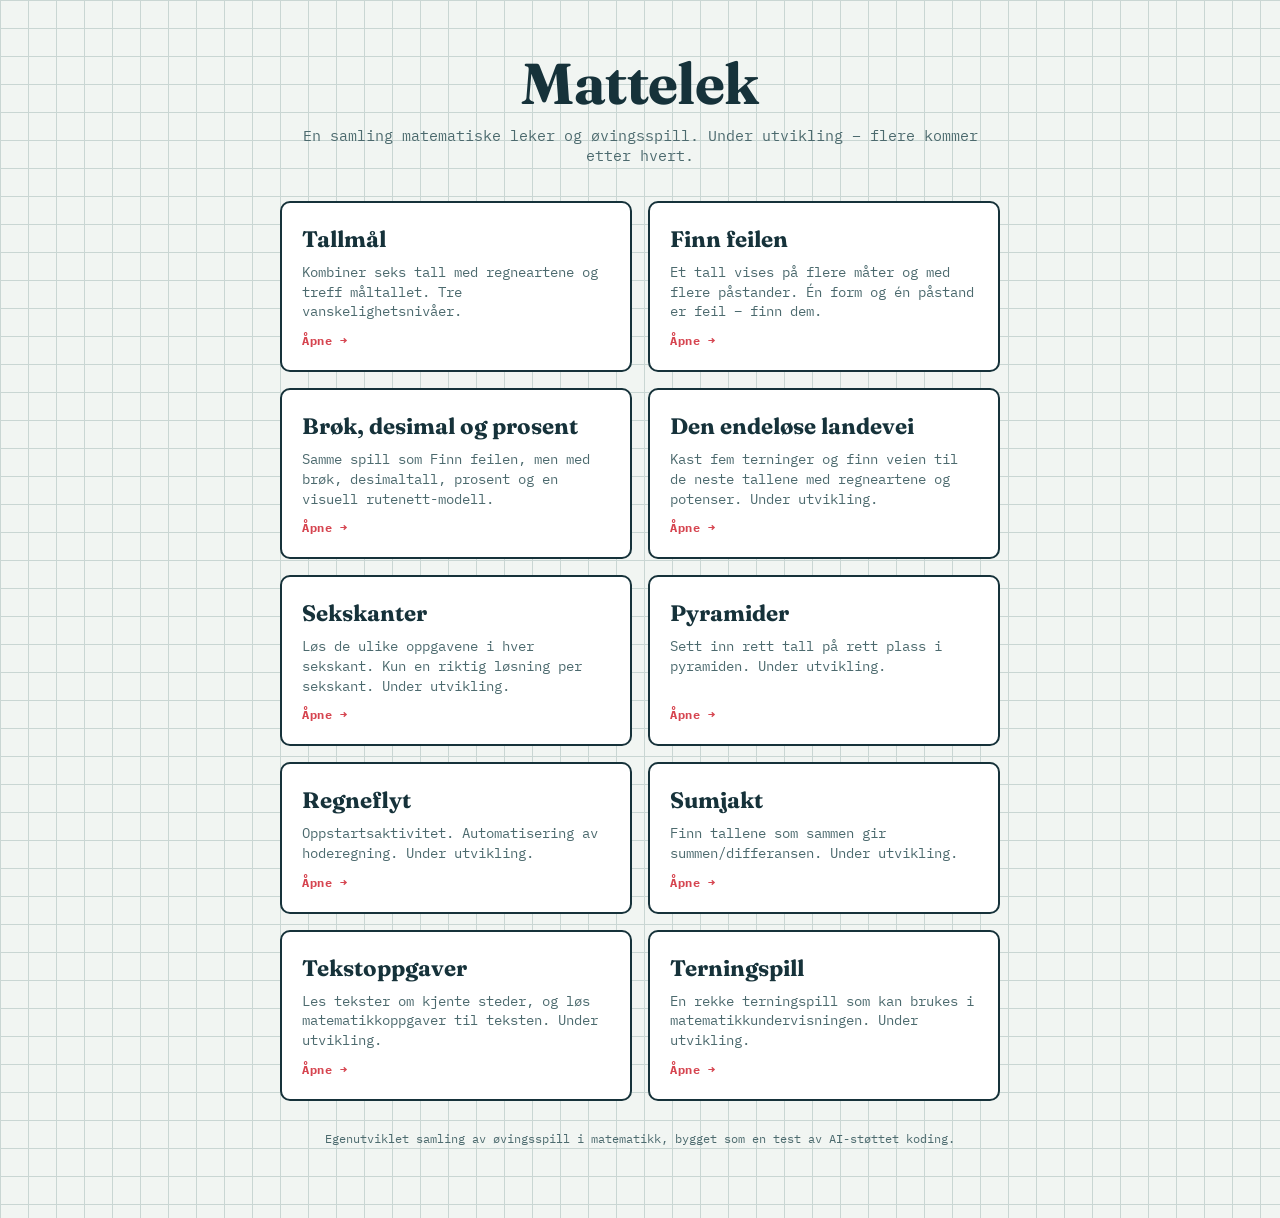
==== commit 1047df08: "Add link to Terningspill project in index.html" ====
--- a/index.html
+++ b/index.html
@@ -69,6 +69,12 @@
       <span class="prosjekt-beskrivelse">Les tekster om kjente steder, og løs matematikkoppgaver til teksten. Under utvikling.</span>
       <span class="prosjekt-lenke">Åpne →</span>
     </a>
+    <a class="prosjekt-kort" href="terningspill/index.html">
+      <span class="prosjekt-navn">Terningspill</span>
+      <span class="prosjekt-beskrivelse">En rekke terningspill som kan brukes i matematikkundervisningen. Under utvikling.</span>
+      <span class="prosjekt-lenke">Åpne →</span>
+    </a>
+
   </div>
 
   <p class="colophon">Egenutviklet samling av øvingsspill i matematikk, bygget som en test av AI-støttet koding.</p>
--- a/style.css
+++ b/style.css
@@ -1,3 +1,6 @@
+/* ---------------------------------------------------
+   Design tokens (samme som resten av mattelek-systemet)
+--------------------------------------------------- */
 :root {
   --paper: #F1F5F2;
   --paper-line: #C9D6D3;
@@ -8,70 +11,128 @@
   --gold: #E7A93E;
   --gold-soft: #FBE8C4;
   --white: #FFFFFF;
-  --font-display: "Fraunces", Georgia, serif;
+
+  --font-display: "Fraunces", serif;
   --font-mono: "IBM Plex Mono", monospace;
+
   --radius-s: 6px;
   --radius-m: 10px;
 }
+
 * { box-sizing: border-box; }
-html, body { margin: 0; padding: 0; }
+
+html, body {
+  margin: 0;
+  padding: 0;
+}
+
 body {
   font-family: var(--font-mono);
   color: var(--ink);
   background-color: var(--paper);
-  background-image: linear-gradient(var(--paper-line) 1px, transparent 1px), linear-gradient(90deg, var(--paper-line) 1px, transparent 1px);
+  background-image:
+    linear-gradient(var(--paper-line) 1px, transparent 1px),
+    linear-gradient(90deg, var(--paper-line) 1px, transparent 1px);
   background-size: 28px 28px;
   min-height: 100vh;
-  padding: 36px 16px 60px;
+  display: flex;
+  justify-content: center;
+  padding: 48px 16px 60px;
 }
-.page { width: 100%; max-width: 720px; margin: 0 auto; }
-.site-nav { display: flex; justify-content: center; flex-wrap: wrap; gap: 8px; margin-bottom: 34px; }
-.site-nav-link {
-  font-family: var(--font-mono); font-weight: 600; font-size: .8rem;
-  text-decoration: none; color: var(--ink-soft); padding: 6px 14px;
-  border: 2px solid var(--ink); border-radius: 999px; background: var(--white);
-  transition: background .12s ease, color .12s ease;
+
+.page {
+  width: 100%;
+  max-width: 720px;
 }
-.site-nav-link:hover { background: var(--gold-soft); color: var(--ink); }
-.site-nav-link.active, .site-nav-link.active:hover { background: var(--ink); color: var(--white); }
-.site-head { text-align: center; margin-bottom: 28px; }
-.eyebrow { color: var(--ink-soft); font-size: .65rem; font-weight: 600; letter-spacing: 1.8px; margin: 0 0 9px; }
-h1 { font-family: var(--font-display); font-weight: 700; font-size: clamp(2.5rem, 7vw, 3.6rem); margin: 0; letter-spacing: -.01em; }
-.tagline { margin: 8px 0 0; color: var(--ink-soft); font-size: .85rem; line-height: 1.7; }
-.intro { background: var(--white); border: 2px solid var(--ink); border-radius: var(--radius-m); padding: 20px 24px; margin-bottom: 30px; }
-.intro p { margin: 0; font-size: .82rem; line-height: 1.8; }
-.intro .steps { border-top: 1px solid var(--paper-line); padding-top: 13px; margin-top: 15px; color: var(--ink-soft); font-size: .65rem; font-weight: 600; letter-spacing: .6px; }
-.steps span { color: var(--red); padding: 0 8px; }
-.section-head { display: flex; justify-content: space-between; align-items: center; gap: 12px; margin-bottom: 14px; }
-h2 { margin: 0; font-family: var(--font-display); font-size: 1.5rem; }
-.count { font-size: .7rem; color: var(--ink-soft); }
-.prosjekt-grid { display: grid; grid-template-columns: repeat(2, 1fr); gap: 16px; }
-.prosjekt-kort { display: flex; flex-direction: column; gap: 12px; padding: 22px 20px; border: 2px solid var(--ink); border-radius: var(--radius-m); background: var(--white); text-decoration: none; color: var(--ink); transition: background .12s ease, transform .12s ease; }
-.prosjekt-kort:hover { background: var(--gold-soft); transform: translateY(-3px); }
-.kort-meta { display: flex; justify-content: space-between; align-items: center; gap: 8px; font-size: .62rem; color: var(--ink-soft); }
-.badge { padding: 4px 6px; background: var(--gold-soft); border: 1px solid var(--gold); border-radius: 4px; color: var(--ink); font-size: .6rem; font-weight: 600; letter-spacing: .4px; }
-.prosjekt-navn { font-family: var(--font-display); font-weight: 700; font-size: 1.6rem; }
-.prosjekt-beskrivelse { font-size: .8rem; color: var(--ink-soft); line-height: 1.65; flex: 1; }
-.prosjekt-lenke { font-size: .76rem; font-weight: 700; color: #B52D39; margin-top: 4px; }
-.coming { margin: 22px 0 0; color: var(--ink-soft); font-size: .75rem; line-height: 1.6; }
-.colophon { text-align: center; color: var(--ink-soft); font-size: .7rem; line-height: 1.6; margin-top: 45px; }
-a:focus-visible { outline: 3px solid var(--red); outline-offset: 3px; }
-@media (max-width: 560px) { body { padding-top: 24px; } .prosjekt-grid { grid-template-columns: 1fr; } .intro { padding: 18px; } .site-nav { gap: 6px; margin-bottom: 27px; } .site-nav-link { font-size: .7rem; padding: 6px 10px; } .steps span { padding: 0 3px; } }
-@media (prefers-reduced-motion: reduce) { * { transition: none !important; } }
-.page{max-width:1100px}.site-nav{margin-bottom:30px}.site-head{position:relative;margin:0 0 26px}.dice{display:flex;justify-content:center;gap:9px;margin-top:12px;font:44px/1 Georgia,serif;color:var(--ink)}.dice span:nth-child(2){color:var(--red);transform:rotate(-8deg)}.dice span:last-child{transform:rotate(8deg)}
-.setup{background:white;border:2px solid var(--ink);border-radius:10px;padding:23px 25px;margin-bottom:30px}.setup-heading{display:flex;justify-content:space-between;align-items:center;gap:12px;margin-bottom:20px}.collection-count{font-size:.7rem;color:var(--ink-soft)}.filters{display:grid;grid-template-columns:.8fr 1fr 1.3fr;gap:18px}label{display:flex;flex-direction:column;gap:8px;font-size:.72rem;font-weight:600}select,input{width:100%;min-height:44px;border:1px solid var(--ink);border-radius:6px;background:var(--paper);font:400 .78rem var(--font-mono);color:var(--ink);padding:10px 12px}select{cursor:pointer}input::placeholder{color:var(--ink-soft)}.filter-foot{border-top:1px solid var(--paper-line);margin-top:19px;padding-top:14px;display:flex;align-items:center;gap:24px;justify-content:space-between}.filter-foot p{margin:0;font-size:.68rem;line-height:1.7;color:var(--ink-soft);max-width:700px}.reset{flex-shrink:0;background:none;border:0;padding:8px 0;text-decoration:underline;text-underline-offset:4px;font:600 .7rem var(--font-mono);color:var(--ink);cursor:pointer}.section-head{margin:0 0 18px}.section-head h2{font-size:1.35rem}.sort-label{flex-direction:row;align-items:center;color:var(--ink-soft);font-size:.68rem;white-space:nowrap}.sort-label select{width:auto;background:white;min-height:40px;padding:8px;font-size:.7rem}.game-grid{display:grid;grid-template-columns:repeat(3,minmax(0,1fr));gap:18px}.game-card{display:flex;flex-direction:column;align-items:flex-start;background:white;border:2px solid var(--ink);border-radius:10px;padding:23px;min-width:0}.card-top{display:flex;align-items:center;justify-content:space-between;width:100%;gap:10px;margin-bottom:17px}.grade-badge{background:var(--gold-soft);border:1px solid var(--gold);border-radius:4px;padding:5px 8px;font-size:.65rem;font-weight:600}.card-number{font-size:.7rem;color:var(--ink-soft)}.game-card h3{font:600 1.55rem/1.2 var(--font-display);margin:0 0 12px}.summary{font-size:.76rem;line-height:1.75;color:var(--ink-soft);margin:0 0 18px}.tags{display:flex;flex-wrap:wrap;gap:6px;list-style:none;padding:0;margin:0 0 19px}.tags li{font-size:.6rem;padding:5px 7px;background:var(--paper);border-radius:4px;line-height:1.4}.card-bottom{width:100%;margin-top:auto;border-top:1px solid var(--paper-line);padding-top:14px;display:flex;justify-content:space-between;gap:8px;align-items:center}.resources-note{font-size:.59rem;color:var(--ink-soft)}.open-game{border:0;background:none;padding:6px 0;font:600 .74rem var(--font-mono);color:#ad2935;cursor:pointer;text-align:left}.open-game:hover{text-decoration:underline;text-underline-offset:4px}.game-card:has(.open-game:hover){background:#fffcf5}.empty{background:white;text-align:center;padding:45px 20px;border:2px dashed var(--paper-line);border-radius:10px}.empty p{font-size:.8rem;line-height:1.7}.primary{background:var(--red);border:2px solid var(--ink);border-radius:6px;color:white;padding:12px 16px;font:600 .8rem var(--font-mono);cursor:pointer}button:focus-visible,select:focus-visible,input:focus-visible{outline:3px solid var(--red);outline-offset:3px}[hidden]{display:none!important}.colophon a{color:inherit}.colophon{line-height:2}
-dialog{width:min(820px,calc(100% - 28px));max-height:90vh;border:2px solid var(--ink);border-radius:12px;padding:0;color:var(--ink);background:#fff;overscroll-behavior:contain}dialog::backdrop{background:rgba(22,50,58,.65)}body:has(dialog[open]){overflow:hidden}.dialog-toolbar{position:sticky;top:0;background:var(--paper);display:flex;justify-content:space-between;align-items:center;padding:12px 25px;border-bottom:1px solid var(--paper-line);z-index:1}.dialog-toolbar .eyebrow{margin:0}.close{font:600 .75rem var(--font-mono);border:1px solid var(--ink);border-radius:6px;padding:8px 12px;background:white;color:var(--ink);cursor:pointer}#detail{padding:28px 32px 32px}#dialog-title{font:700 2.3rem/1.15 var(--font-display);margin:15px 0}#detail h3{font:600 1.35rem var(--font-display);margin:25px 0 12px}#detail p{font-size:.83rem;line-height:1.9;margin:10px 0}#detail .tags{margin-top:15px}#detail .equipment{background:var(--paper);padding:14px 17px;border-radius:6px;font-size:.78rem}#detail .adaptation{border-left:4px solid var(--gold);padding:1px 18px 12px;background:#fffbf2;margin-top:25px}#detail .adaptation h3{margin-top:15px}.resource-links{display:flex;flex-wrap:wrap;gap:10px}.resource-links a,.video-link{display:inline-block;border:1px solid var(--ink);background:var(--paper);border-radius:6px;padding:10px 13px;color:var(--ink);font-size:.75rem;text-decoration:none;line-height:1.5}.resource-links a:hover,.video-link:hover{background:var(--gold-soft)}.reference-image{max-width:100%;height:auto;display:block;margin:20px auto;border:1px solid var(--paper-line)}.video-placeholder{background:var(--paper);border:1px solid var(--paper-line);border-radius:8px;padding:22px;display:flex;flex-wrap:wrap;align-items:center;gap:12px}.video-placeholder small{font-size:.65rem;line-height:1.6;width:100%;color:var(--ink-soft)}.video-frame{width:100%;aspect-ratio:16/9;border:0;border-radius:6px}#detail .source{font-size:.68rem;border-top:1px solid var(--paper-line);padding-top:20px;margin-top:28px;color:var(--ink-soft)}.source a{color:inherit}
-@media(max-width:900px){.game-grid{grid-template-columns:repeat(2,minmax(0,1fr))}.filters{grid-template-columns:1fr 1fr}.filters label:last-child{grid-column:1/-1}}
-@media(max-width:560px){.game-grid{grid-template-columns:1fr}.setup{padding:18px}.setup-heading{align-items:flex-start;flex-direction:column;gap:6px}.filters{grid-template-columns:1fr;gap:14px}.filter-foot{align-items:flex-start;flex-direction:column;gap:5px}.section-head{align-items:flex-start;gap:14px;flex-direction:column}.game-card{padding:22px}.sort-label select{font-size:.75rem}#detail{padding:20px}#dialog-title{font-size:1.9rem}.dialog-toolbar{padding:12px 18px}}
 
-/* Compact cards; full game descriptions keep their original text size. */
-.game-grid { gap: 14px; }
-.game-card { padding: 16px; }
-.game-card .card-top { margin-bottom: 12px; }
-.game-card h3 { font-size: 1.3rem; margin-bottom: 9px; }
-.game-card .summary { font-size: .73rem; line-height: 1.6; margin-bottom: 12px; }
-.game-card .tags { gap: 5px; margin-bottom: 12px; }
-.game-card .tags li { padding: 4px 6px; }
-.game-card .card-bottom { padding-top: 9px; flex-wrap: wrap; }
-.game-card .open-game { min-height: 40px; }
-@media (min-width: 1050px) { .game-grid { grid-template-columns: repeat(4, minmax(0, 1fr)); } }
+/* ---------------------------------------------------
+   Header
+--------------------------------------------------- */
+.site-head {
+  text-align: center;
+  margin-bottom: 36px;
+}
+
+.site-head h1 {
+  font-family: var(--font-display);
+  font-weight: 700;
+  font-size: clamp(2.6rem, 7vw, 3.6rem);
+  margin: 0;
+  letter-spacing: -0.01em;
+}
+
+.tagline {
+  margin: 6px 0 0;
+  color: var(--ink-soft);
+  font-size: 0.95rem;
+}
+
+/* ---------------------------------------------------
+   Prosjektkort
+--------------------------------------------------- */
+.prosjekt-grid {
+  display: grid;
+  grid-template-columns: repeat(2, 1fr);
+  gap: 16px;
+}
+
+.prosjekt-kort {
+  display: flex;
+  flex-direction: column;
+  gap: 10px;
+  text-align: left;
+  padding: 22px 20px;
+  border: 2px solid var(--ink);
+  border-radius: var(--radius-m);
+  background: var(--white);
+  text-decoration: none;
+  color: var(--ink);
+  transition: background 0.12s ease, transform 0.12s ease;
+}
+
+.prosjekt-kort:hover {
+  background: var(--gold-soft);
+  transform: translateY(-3px);
+}
+
+.prosjekt-navn {
+  font-family: var(--font-display);
+  font-weight: 700;
+  font-size: 1.4rem;
+}
+
+.prosjekt-beskrivelse {
+  font-size: 0.85rem;
+  color: var(--ink-soft);
+  line-height: 1.45;
+  flex: 1;
+}
+
+.prosjekt-lenke {
+  font-size: 0.78rem;
+  font-weight: 700;
+  letter-spacing: 0.5px;
+  color: var(--red);
+}
+
+@media (max-width: 560px) {
+  .prosjekt-grid {
+    grid-template-columns: 1fr;
+  }
+}
+
+/* ---------------------------------------------------
+   Colophon
+--------------------------------------------------- */
+.colophon {
+  text-align: center;
+  font-size: 0.75rem;
+  color: var(--ink-soft);
+  margin-top: 30px;
+}
+
+/* Focus visibility */
+a:focus-visible {
+  outline: 3px solid var(--red);
+  outline-offset: 2px;
+}
